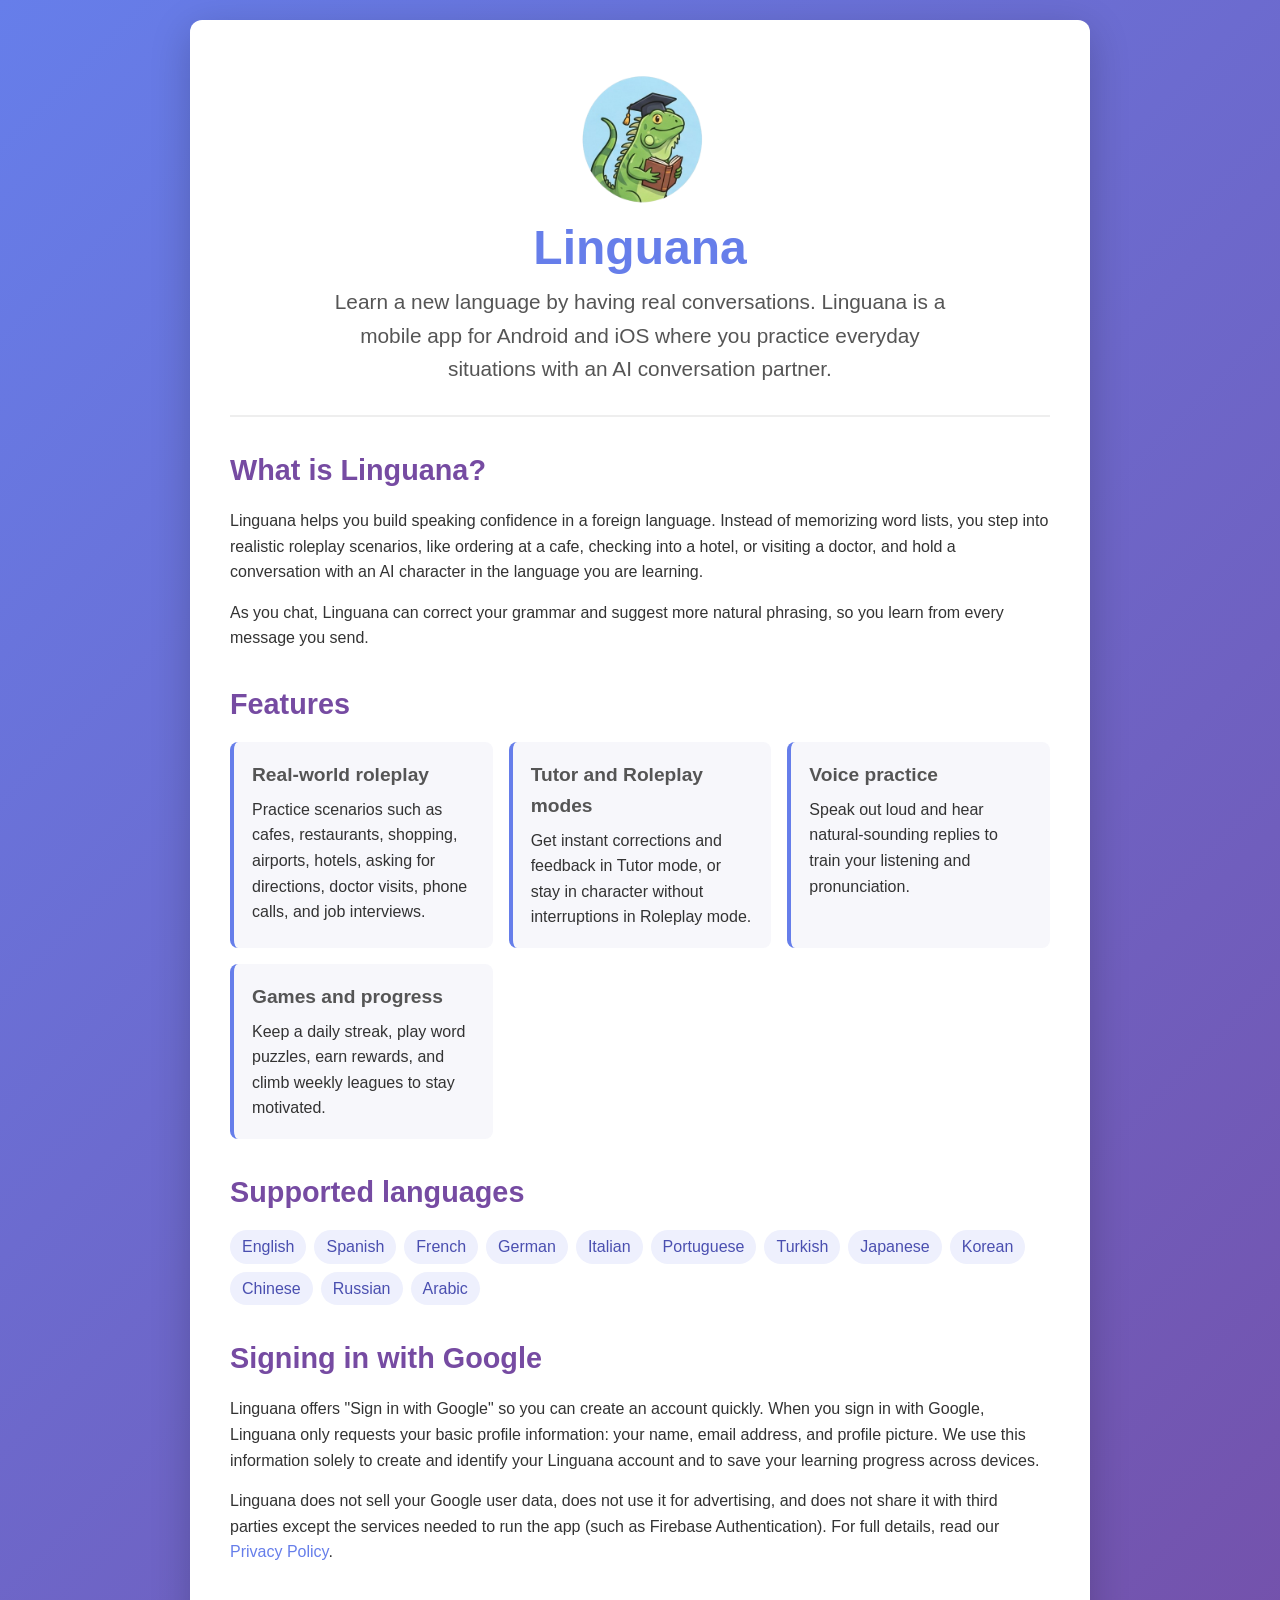
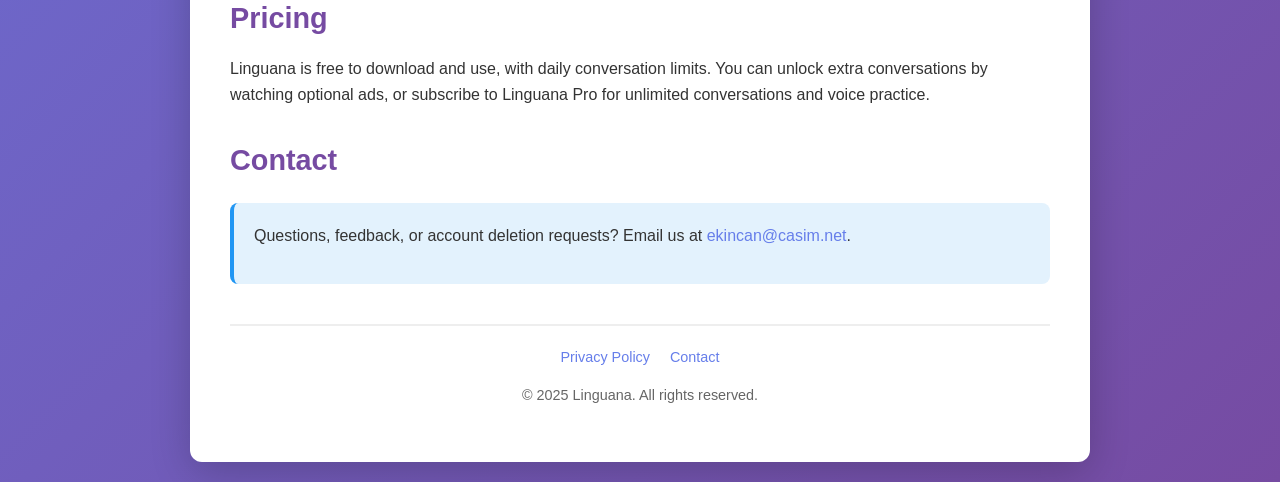
==== index.html @ d0c9fd07 "Linguana website and privacy policy Moved out of the app repository so the app source can be private" ====
<!DOCTYPE html>
<html lang="en">
<head>
    <meta charset="UTF-8">
    <meta name="viewport" content="width=device-width, initial-scale=1.0">
    <!-- Google Search Console ownership verification -->
    <meta name="google-site-verification" content="d732zHVNfu4AZ8HurMiBg9tgLbTy5OfFAdojAF-hTPY" />
    <title>Linguana - Learn Languages Through AI Roleplay Conversations</title>
    <meta name="description" content="Linguana is a language learning app that lets you practice real-world conversations with an AI partner in 12 languages, with voice practice and instant grammar feedback.">
    <link rel="icon" type="image/png" href="logo.png">
    <style>
        * {
            margin: 0;
            padding: 0;
            box-sizing: border-box;
        }

        body {
            font-family: -apple-system, BlinkMacSystemFont, 'Segoe UI', Roboto, Oxygen, Ubuntu, Cantarell, sans-serif;
            line-height: 1.6;
            color: #333;
            background: linear-gradient(135deg, #667eea 0%, #764ba2 100%);
            padding: 20px;
            min-height: 100vh;
        }

        .container {
            max-width: 900px;
            margin: 0 auto;
            background: white;
            padding: 40px;
            border-radius: 12px;
            box-shadow: 0 10px 40px rgba(0,0,0,0.2);
        }

        .hero {
            text-align: center;
            padding-bottom: 30px;
            border-bottom: 2px solid #eee;
        }

        .hero img {
            width: 140px;
            height: auto;
            margin-bottom: 10px;
        }

        h1 {
            color: #667eea;
            font-size: 3em;
            line-height: 1.1;
            margin-bottom: 10px;
        }

        .tagline {
            font-size: 1.3em;
            color: #555;
            max-width: 620px;
            margin: 0 auto;
        }

        h2 {
            color: #764ba2;
            font-size: 1.8em;
            margin-top: 30px;
            margin-bottom: 15px;
        }

        h3 {
            color: #555;
            font-size: 1.2em;
            margin-bottom: 6px;
        }

        p {
            margin-bottom: 15px;
        }

        ul {
            margin-left: 30px;
            margin-bottom: 15px;
        }

        li {
            margin-bottom: 8px;
        }

        .features {
            display: grid;
            grid-template-columns: repeat(auto-fit, minmax(240px, 1fr));
            gap: 16px;
        }

        .feature {
            background: #f7f7fb;
            border-radius: 8px;
            padding: 18px;
            border-left: 4px solid #667eea;
        }

        .feature p {
            margin-bottom: 0;
        }

        .languages {
            display: flex;
            flex-wrap: wrap;
            gap: 8px;
            list-style: none;
            margin-left: 0;
        }

        .languages li {
            background: #eef0fd;
            color: #4a4fb0;
            padding: 4px 12px;
            border-radius: 999px;
            margin-bottom: 0;
        }

        .contact-box {
            background: #e3f2fd;
            padding: 20px;
            border-radius: 8px;
            margin: 20px 0;
            border-left: 4px solid #2196f3;
        }

        a {
            color: #667eea;
            text-decoration: none;
        }

        a:hover {
            text-decoration: underline;
        }

        .footer {
            margin-top: 40px;
            padding-top: 20px;
            border-top: 2px solid #eee;
            text-align: center;
            color: #666;
            font-size: 0.9em;
        }

        .footer a {
            margin: 0 8px;
        }

        @media (max-width: 768px) {
            .container {
                padding: 20px;
            }
            h1 {
                font-size: 2.3em;
            }
            h2 {
                font-size: 1.5em;
            }
        }
    </style>
</head>
<body>
    <div class="container">
        <header class="hero">
            <img src="logo.png" alt="Linguana mascot, a green lizard">
            <h1>Linguana</h1>
            <p class="tagline">Learn a new language by having real conversations. Linguana is a mobile app for Android and iOS where you practice everyday situations with an AI conversation partner.</p>
        </header>

        <section>
            <h2>What is Linguana?</h2>
            <p>Linguana helps you build speaking confidence in a foreign language. Instead of memorizing word lists, you step into realistic roleplay scenarios, like ordering at a cafe, checking into a hotel, or visiting a doctor, and hold a conversation with an AI character in the language you are learning.</p>
            <p>As you chat, Linguana can correct your grammar and suggest more natural phrasing, so you learn from every message you send.</p>
        </section>

        <section>
            <h2>Features</h2>
            <div class="features">
                <div class="feature">
                    <h3>Real-world roleplay</h3>
                    <p>Practice scenarios such as cafes, restaurants, shopping, airports, hotels, asking for directions, doctor visits, phone calls, and job interviews.</p>
                </div>
                <div class="feature">
                    <h3>Tutor and Roleplay modes</h3>
                    <p>Get instant corrections and feedback in Tutor mode, or stay in character without interruptions in Roleplay mode.</p>
                </div>
                <div class="feature">
                    <h3>Voice practice</h3>
                    <p>Speak out loud and hear natural-sounding replies to train your listening and pronunciation.</p>
                </div>
                <div class="feature">
                    <h3>Games and progress</h3>
                    <p>Keep a daily streak, play word puzzles, earn rewards, and climb weekly leagues to stay motivated.</p>
                </div>
            </div>
        </section>

        <section>
            <h2>Supported languages</h2>
            <ul class="languages">
                <li>English</li>
                <li>Spanish</li>
                <li>French</li>
                <li>German</li>
                <li>Italian</li>
                <li>Portuguese</li>
                <li>Turkish</li>
                <li>Japanese</li>
                <li>Korean</li>
                <li>Chinese</li>
                <li>Russian</li>
                <li>Arabic</li>
            </ul>
        </section>

        <section>
            <h2>Signing in with Google</h2>
            <p>Linguana offers "Sign in with Google" so you can create an account quickly. When you sign in with Google, Linguana only requests your basic profile information: your name, email address, and profile picture. We use this information solely to create and identify your Linguana account and to save your learning progress across devices.</p>
            <p>Linguana does not sell your Google user data, does not use it for advertising, and does not share it with third parties except the services needed to run the app (such as Firebase Authentication). For full details, read our <a href="privacy-policy.html">Privacy Policy</a>.</p>
        </section>

        <section>
            <h2>Pricing</h2>
            <p>Linguana is free to download and use, with daily conversation limits. You can unlock extra conversations by watching optional ads, or subscribe to Linguana Pro for unlimited conversations and voice practice.</p>
        </section>

        <section>
            <h2>Contact</h2>
            <div class="contact-box">
                <p>Questions, feedback, or account deletion requests? Email us at <a href="mailto:ekincan@casim.net">ekincan@casim.net</a>.</p>
            </div>
        </section>

        <footer class="footer">
            <p>
                <a href="privacy-policy.html">Privacy Policy</a>
                <a href="mailto:ekincan@casim.net">Contact</a>
            </p>
            <p>&copy; 2025 Linguana. All rights reserved.</p>
        </footer>
    </div>
</body>
</html>
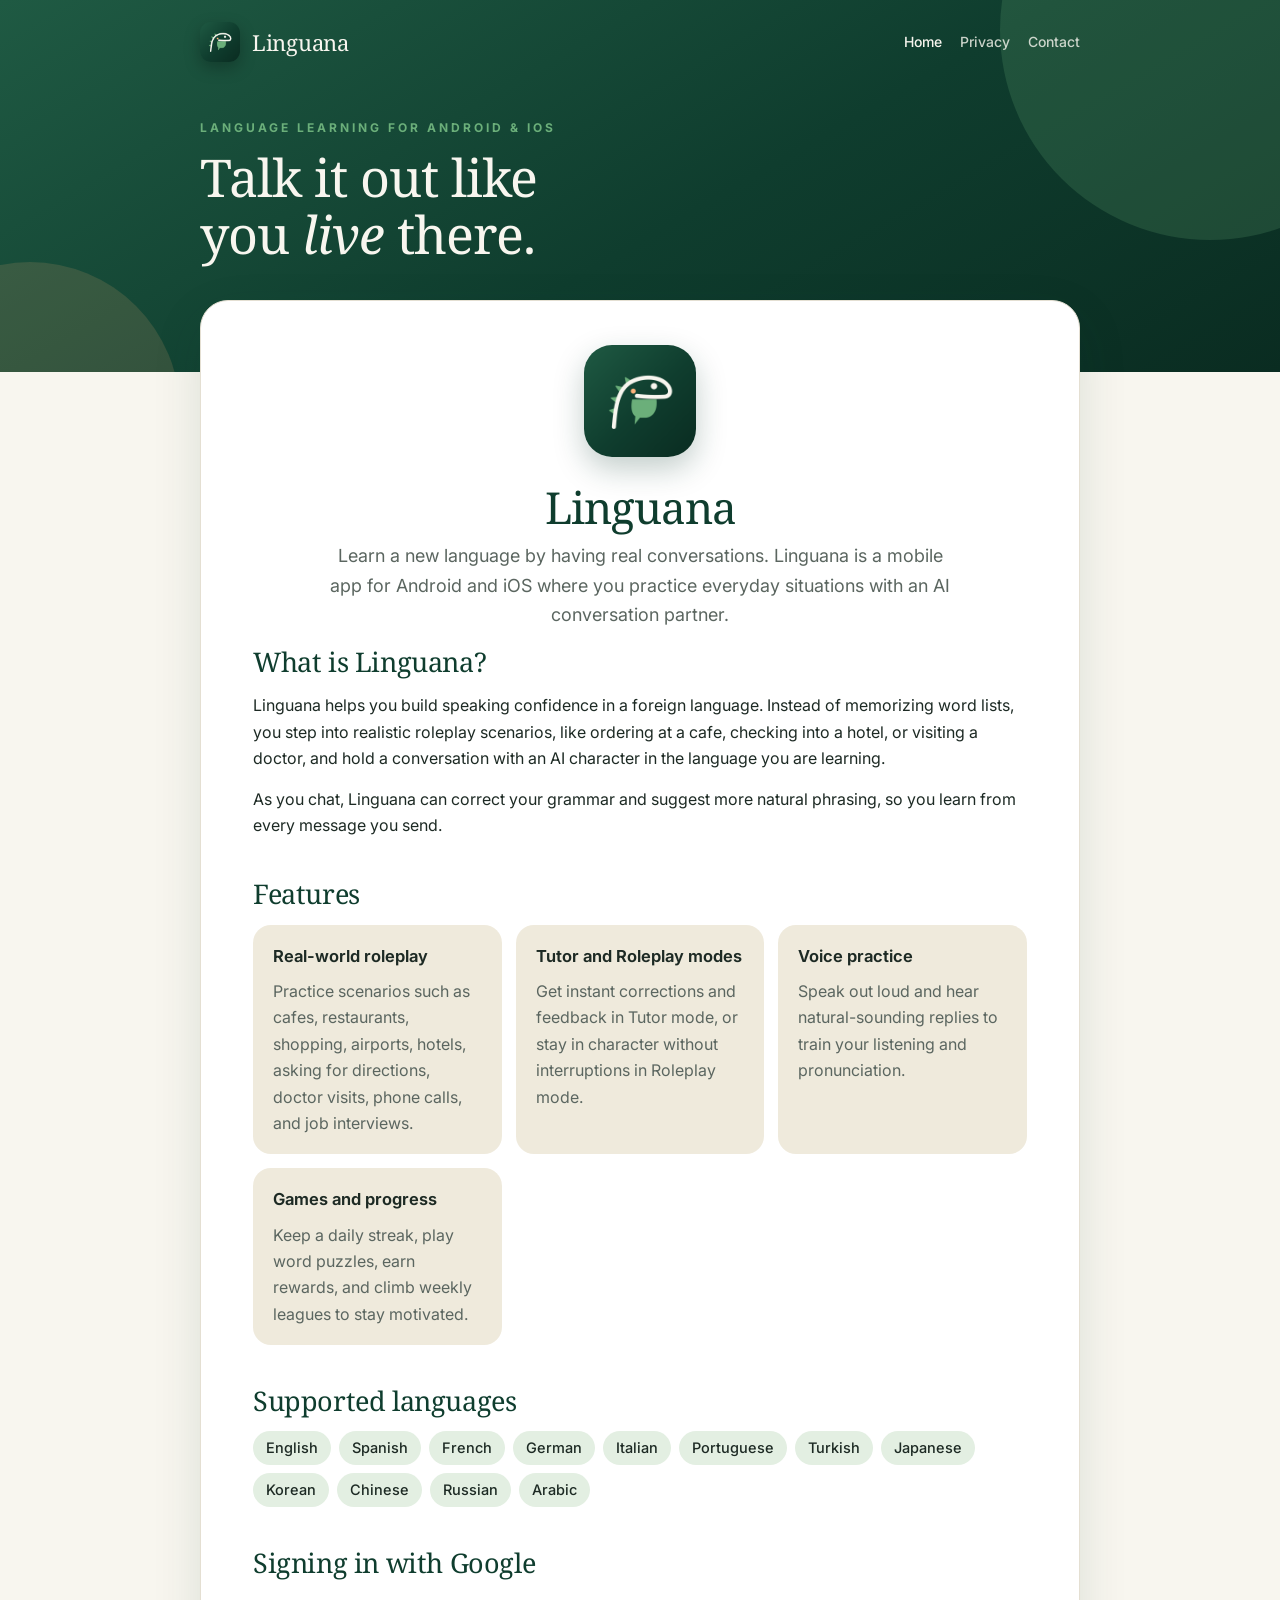
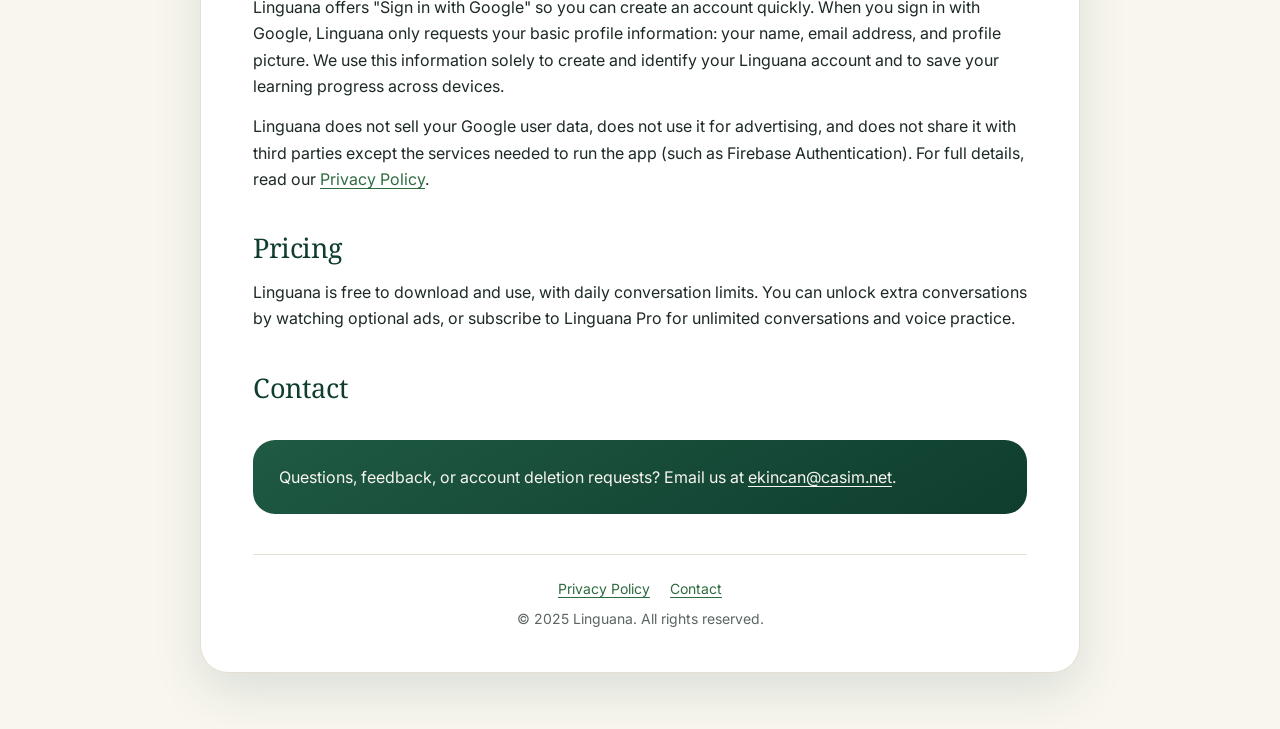
==== commit c0567274: "Restyle the site in the app's forest theme Shared site.css with the app's palette and type (Noto Ser" ====
--- a/index.html
+++ b/index.html
@@ -7,164 +7,32 @@
     <meta name="google-site-verification" content="d732zHVNfu4AZ8HurMiBg9tgLbTy5OfFAdojAF-hTPY" />
     <title>Linguana - Learn Languages Through AI Roleplay Conversations</title>
     <meta name="description" content="Linguana is a language learning app that lets you practice real-world conversations with an AI partner in 12 languages, with voice practice and instant grammar feedback.">
-    <link rel="icon" type="image/png" href="logo.png">
-    <style>
-        * {
-            margin: 0;
-            padding: 0;
-            box-sizing: border-box;
-        }
-
-        body {
-            font-family: -apple-system, BlinkMacSystemFont, 'Segoe UI', Roboto, Oxygen, Ubuntu, Cantarell, sans-serif;
-            line-height: 1.6;
-            color: #333;
-            background: linear-gradient(135deg, #667eea 0%, #764ba2 100%);
-            padding: 20px;
-            min-height: 100vh;
-        }
-
-        .container {
-            max-width: 900px;
-            margin: 0 auto;
-            background: white;
-            padding: 40px;
-            border-radius: 12px;
-            box-shadow: 0 10px 40px rgba(0,0,0,0.2);
-        }
-
-        .hero {
-            text-align: center;
-            padding-bottom: 30px;
-            border-bottom: 2px solid #eee;
-        }
-
-        .hero img {
-            width: 140px;
-            height: auto;
-            margin-bottom: 10px;
-        }
-
-        h1 {
-            color: #667eea;
-            font-size: 3em;
-            line-height: 1.1;
-            margin-bottom: 10px;
-        }
-
-        .tagline {
-            font-size: 1.3em;
-            color: #555;
-            max-width: 620px;
-            margin: 0 auto;
-        }
-
-        h2 {
-            color: #764ba2;
-            font-size: 1.8em;
-            margin-top: 30px;
-            margin-bottom: 15px;
-        }
-
-        h3 {
-            color: #555;
-            font-size: 1.2em;
-            margin-bottom: 6px;
-        }
-
-        p {
-            margin-bottom: 15px;
-        }
-
-        ul {
-            margin-left: 30px;
-            margin-bottom: 15px;
-        }
-
-        li {
-            margin-bottom: 8px;
-        }
-
-        .features {
-            display: grid;
-            grid-template-columns: repeat(auto-fit, minmax(240px, 1fr));
-            gap: 16px;
-        }
-
-        .feature {
-            background: #f7f7fb;
-            border-radius: 8px;
-            padding: 18px;
-            border-left: 4px solid #667eea;
-        }
-
-        .feature p {
-            margin-bottom: 0;
-        }
-
-        .languages {
-            display: flex;
-            flex-wrap: wrap;
-            gap: 8px;
-            list-style: none;
-            margin-left: 0;
-        }
-
-        .languages li {
-            background: #eef0fd;
-            color: #4a4fb0;
-            padding: 4px 12px;
-            border-radius: 999px;
-            margin-bottom: 0;
-        }
-
-        .contact-box {
-            background: #e3f2fd;
-            padding: 20px;
-            border-radius: 8px;
-            margin: 20px 0;
-            border-left: 4px solid #2196f3;
-        }
-
-        a {
-            color: #667eea;
-            text-decoration: none;
-        }
-
-        a:hover {
-            text-decoration: underline;
-        }
-
-        .footer {
-            margin-top: 40px;
-            padding-top: 20px;
-            border-top: 2px solid #eee;
-            text-align: center;
-            color: #666;
-            font-size: 0.9em;
-        }
-
-        .footer a {
-            margin: 0 8px;
-        }
-
-        @media (max-width: 768px) {
-            .container {
-                padding: 20px;
-            }
-            h1 {
-                font-size: 2.3em;
-            }
-            h2 {
-                font-size: 1.5em;
-            }
-        }
-    </style>
+    <link rel="preconnect" href="https://fonts.googleapis.com">
+    <link rel="preconnect" href="https://fonts.gstatic.com" crossorigin>
+    <link href="https://fonts.googleapis.com/css2?family=Inter:wght@400;500;600;700&family=Noto+Serif:ital@0;1&display=swap" rel="stylesheet">
+    <link rel="stylesheet" href="site.css">
+    <link rel="icon" type="image/png" href="icon.png">
+    <meta name="theme-color" content="#0F3D2E">
 </head>
 <body>
-    <div class="container">
+    <header class="band">
+        <div class="band-inner">
+            <div class="brand-row">
+                <a class="brand" href="index.html"><img src="icon.png" alt=""><span>Linguana</span></a>
+                <nav class="top-links">
+                    <a href="index.html" aria-current="page">Home</a>
+                    <a href="privacy-policy.html">Privacy</a>
+                    <a href="mailto:ekincan@casim.net">Contact</a>
+                </nav>
+            </div>
+            <div class="eyebrow">Language learning for Android &amp; iOS</div>
+            <h1>Talk it out like<br>you <em>live</em> there.</h1>
+        </div>
+    </header>
+
+    <main class="container">
         <header class="hero">
-            <img src="logo.png" alt="Linguana mascot, a green lizard">
+            <img src="icon.png" alt="Linguana app icon">
             <h1>Linguana</h1>
             <p class="tagline">Learn a new language by having real conversations. Linguana is a mobile app for Android and iOS where you practice everyday situations with an AI conversation partner.</p>
         </header>
@@ -240,6 +108,6 @@
             </p>
             <p>&copy; 2025 Linguana. All rights reserved.</p>
         </footer>
-    </div>
+    </main>
 </body>
 </html>
--- a/site.css
+++ b/site.css
@@ -0,0 +1,248 @@
+/* Linguana site: same forest palette and type as the app */
+:root {
+  --bg: #F8F6EF;
+  --surface: #FFFFFF;
+  --sunken: #EFEADC;
+  --text: #1D2A24;
+  --text-2: #5B6660;
+  --border: #E4DFD2;
+  --heading: #0F3D2E;
+  --link: #2F6B40;
+  --leaf: #6BAF7A;
+  --leaf-tint: #E3EFE2;
+  --sun: #FFB27A;
+  --sun-tint: #FFF0E3;
+  --band-1: #1F5A43;
+  --band-2: #0F3D2E;
+  --band-3: #0A2C21;
+  --paper: #F8F6EF;
+  --shadow: 0 18px 50px rgba(15, 61, 46, 0.12);
+}
+
+@media (prefers-color-scheme: dark) {
+  :root {
+    --bg: #0E1A15;
+    --surface: #15241D;
+    --sunken: #1C2E25;
+    --text: #F3EFE4;
+    --text-2: #B4BDB5;
+    --border: #26392F;
+    --heading: #F3EFE4;
+    --link: #93C79E;
+    --leaf-tint: rgba(107, 175, 122, 0.14);
+    --sun-tint: rgba(255, 178, 122, 0.12);
+    --shadow: 0 18px 50px rgba(0, 0, 0, 0.35);
+  }
+}
+
+* { margin: 0; padding: 0; box-sizing: border-box; }
+
+html { scroll-behavior: smooth; }
+
+body {
+  font-family: 'Inter', -apple-system, BlinkMacSystemFont, 'Segoe UI', Roboto, sans-serif;
+  font-size: 16px;
+  line-height: 1.65;
+  color: var(--text);
+  background: var(--bg);
+  -webkit-font-smoothing: antialiased;
+}
+
+/* ---------- Forest band ---------- */
+.band {
+  position: relative;
+  overflow: hidden;
+  background: linear-gradient(150deg, var(--band-1) 0%, var(--band-2) 55%, var(--band-3) 100%);
+  color: var(--paper);
+  padding: 22px 20px 110px;
+}
+.band::before, .band::after {
+  content: '';
+  position: absolute;
+  border-radius: 50%;
+  pointer-events: none;
+}
+.band::before { width: 420px; height: 420px; right: -140px; top: -180px; background: rgba(107, 175, 122, 0.20); }
+.band::after { width: 300px; height: 300px; left: -120px; bottom: -190px; background: rgba(255, 178, 122, 0.14); }
+
+.band-inner { position: relative; z-index: 1; max-width: 880px; margin: 0 auto; }
+
+.brand-row { display: flex; align-items: center; justify-content: space-between; gap: 16px; }
+.brand { display: inline-flex; align-items: center; gap: 12px; color: var(--paper); text-decoration: none; }
+.brand img { width: 40px; height: 40px; border-radius: 11px; box-shadow: 0 6px 16px rgba(0, 0, 0, 0.25); }
+.brand span { font-family: 'Noto Serif', Georgia, serif; font-size: 22px; letter-spacing: -0.3px; }
+.top-links { display: flex; gap: 18px; font-size: 14px; font-weight: 500; }
+.top-links a { color: rgba(248, 246, 239, 0.8); text-decoration: none; }
+.top-links a:hover, .top-links a[aria-current] { color: var(--paper); }
+
+.eyebrow {
+  margin-top: 56px;
+  font-size: 12px;
+  font-weight: 700;
+  letter-spacing: 3px;
+  text-transform: uppercase;
+  color: var(--leaf);
+}
+.band h1 {
+  margin-top: 10px;
+  font-family: 'Noto Serif', Georgia, serif;
+  font-weight: 400;
+  font-size: clamp(34px, 6vw, 52px);
+  line-height: 1.1;
+  letter-spacing: -1px;
+  color: var(--paper);
+}
+.band h1 em { font-style: italic; }
+.band .lede { margin-top: 14px; max-width: 620px; font-size: 17px; color: rgba(248, 246, 239, 0.76); }
+
+/* ---------- Content card ---------- */
+main.container {
+  position: relative;
+  z-index: 2;
+  max-width: 880px;
+  margin: -72px auto 56px;
+  background: var(--surface);
+  border: 1px solid var(--border);
+  border-radius: 28px;
+  box-shadow: var(--shadow);
+  padding: 44px 52px 36px;
+}
+
+h2 {
+  font-family: 'Noto Serif', Georgia, serif;
+  font-weight: 400;
+  font-size: 27px;
+  line-height: 1.2;
+  letter-spacing: -0.4px;
+  color: var(--heading);
+  margin: 40px 0 14px;
+  scroll-margin-top: 20px;
+}
+.section:first-of-type h2, section:first-of-type h2 { margin-top: 8px; }
+
+h3 {
+  font-size: 16.5px;
+  font-weight: 650;
+  color: var(--text);
+  margin: 26px 0 8px;
+  scroll-margin-top: 20px;
+}
+
+p { margin-bottom: 14px; }
+
+ul, ol { margin: 0 0 16px; padding-left: 0; list-style: none; }
+li { position: relative; padding-left: 22px; margin-bottom: 8px; }
+li::before {
+  content: '';
+  position: absolute;
+  left: 2px;
+  top: 0.62em;
+  width: 9px;
+  height: 9px;
+  background: var(--leaf);
+  border-radius: 9px 1px 9px 1px; /* the app's leaf shape */
+}
+
+strong { font-weight: 650; color: var(--text); }
+
+a { color: var(--link); text-decoration: underline; text-decoration-thickness: 1px; text-underline-offset: 3px; }
+a:hover { text-decoration-thickness: 2px; }
+
+hr { border: none; border-top: 1px solid var(--border); margin: 36px 0; }
+
+/* ---------- Privacy policy pieces ---------- */
+.meta {
+  display: flex;
+  flex-wrap: wrap;
+  gap: 8px 22px;
+  font-size: 14px;
+  color: var(--text-2);
+  padding: 14px 18px;
+  background: var(--sunken);
+  border-radius: 16px;
+  margin-bottom: 22px;
+}
+.meta br { display: none; }
+
+.toc {
+  border: 1px solid var(--border);
+  border-radius: 18px;
+  padding: 16px 18px 12px;
+  margin-bottom: 8px;
+}
+.toc-title { font-size: 12px; font-weight: 700; letter-spacing: 2.5px; text-transform: uppercase; color: var(--text-2); margin-bottom: 10px; }
+.toc ol { display: flex; flex-wrap: wrap; gap: 8px; margin: 0; }
+.toc li { padding: 0; margin: 0; }
+.toc li::before { display: none; }
+.toc a {
+  display: inline-block;
+  font-size: 13.5px;
+  font-weight: 500;
+  text-decoration: none;
+  color: var(--text);
+  background: var(--leaf-tint);
+  padding: 5px 12px;
+  border-radius: 999px;
+}
+.toc a:hover { background: var(--leaf); color: #fff; }
+
+.highlight {
+  background: var(--sun-tint);
+  border-left: 4px solid var(--sun);
+  border-radius: 4px 16px 16px 4px;
+  padding: 14px 18px;
+  margin: 14px 0 18px;
+}
+.highlight p { margin: 0; }
+
+.contact-box {
+  background: linear-gradient(150deg, var(--band-1), var(--band-2));
+  color: var(--paper);
+  border-radius: 22px;
+  padding: 24px 26px 10px;
+  margin: 36px 0 8px;
+}
+.contact-box h2 { color: var(--paper); margin-top: 0; }
+.contact-box strong { color: var(--paper); }
+.contact-box a { color: var(--paper); }
+
+.footer {
+  margin-top: 40px;
+  padding-top: 22px;
+  border-top: 1px solid var(--border);
+  text-align: center;
+  font-size: 14px;
+  color: var(--text-2);
+}
+.footer p { margin-bottom: 6px; }
+.footer a { margin: 0 8px; }
+
+/* ---------- Home page pieces ---------- */
+.hero { text-align: center; padding-bottom: 8px; }
+.hero img { width: 112px; height: 112px; border-radius: 28px; box-shadow: 0 12px 30px rgba(15, 61, 46, 0.25); margin-bottom: 18px; }
+.hero h1 { font-family: 'Noto Serif', Georgia, serif; font-weight: 400; font-size: 44px; letter-spacing: -1px; color: var(--heading); line-height: 1.1; margin-bottom: 10px; }
+.tagline { font-size: 18px; color: var(--text-2); max-width: 620px; margin: 0 auto; }
+
+.features { display: grid; grid-template-columns: repeat(auto-fit, minmax(240px, 1fr)); gap: 14px; }
+.feature { background: var(--sunken); border-radius: 18px; padding: 18px 20px; }
+.feature h3 { margin-top: 0; }
+.feature p { margin-bottom: 0; color: var(--text-2); }
+
+.languages { display: flex; flex-wrap: wrap; gap: 8px; }
+.languages li { padding: 5px 13px; margin: 0; background: var(--leaf-tint); border-radius: 999px; font-size: 14.5px; font-weight: 500; }
+.languages li::before { display: none; }
+
+.page-foot { max-width: 880px; margin: 0 auto; padding: 26px 20px 40px; text-align: center; font-size: 13px; color: var(--text-2); }
+
+@media (max-width: 720px) {
+  .band { padding-bottom: 96px; }
+  .top-links { gap: 14px; }
+  main.container { margin: -64px 12px 40px; padding: 28px 22px 26px; border-radius: 24px; }
+  h2 { font-size: 23px; }
+  .hero h1 { font-size: 36px; }
+}
+
+@media print {
+  .band, .toc, .top-links { display: none; }
+  main.container { margin: 0; box-shadow: none; border: none; }
+}
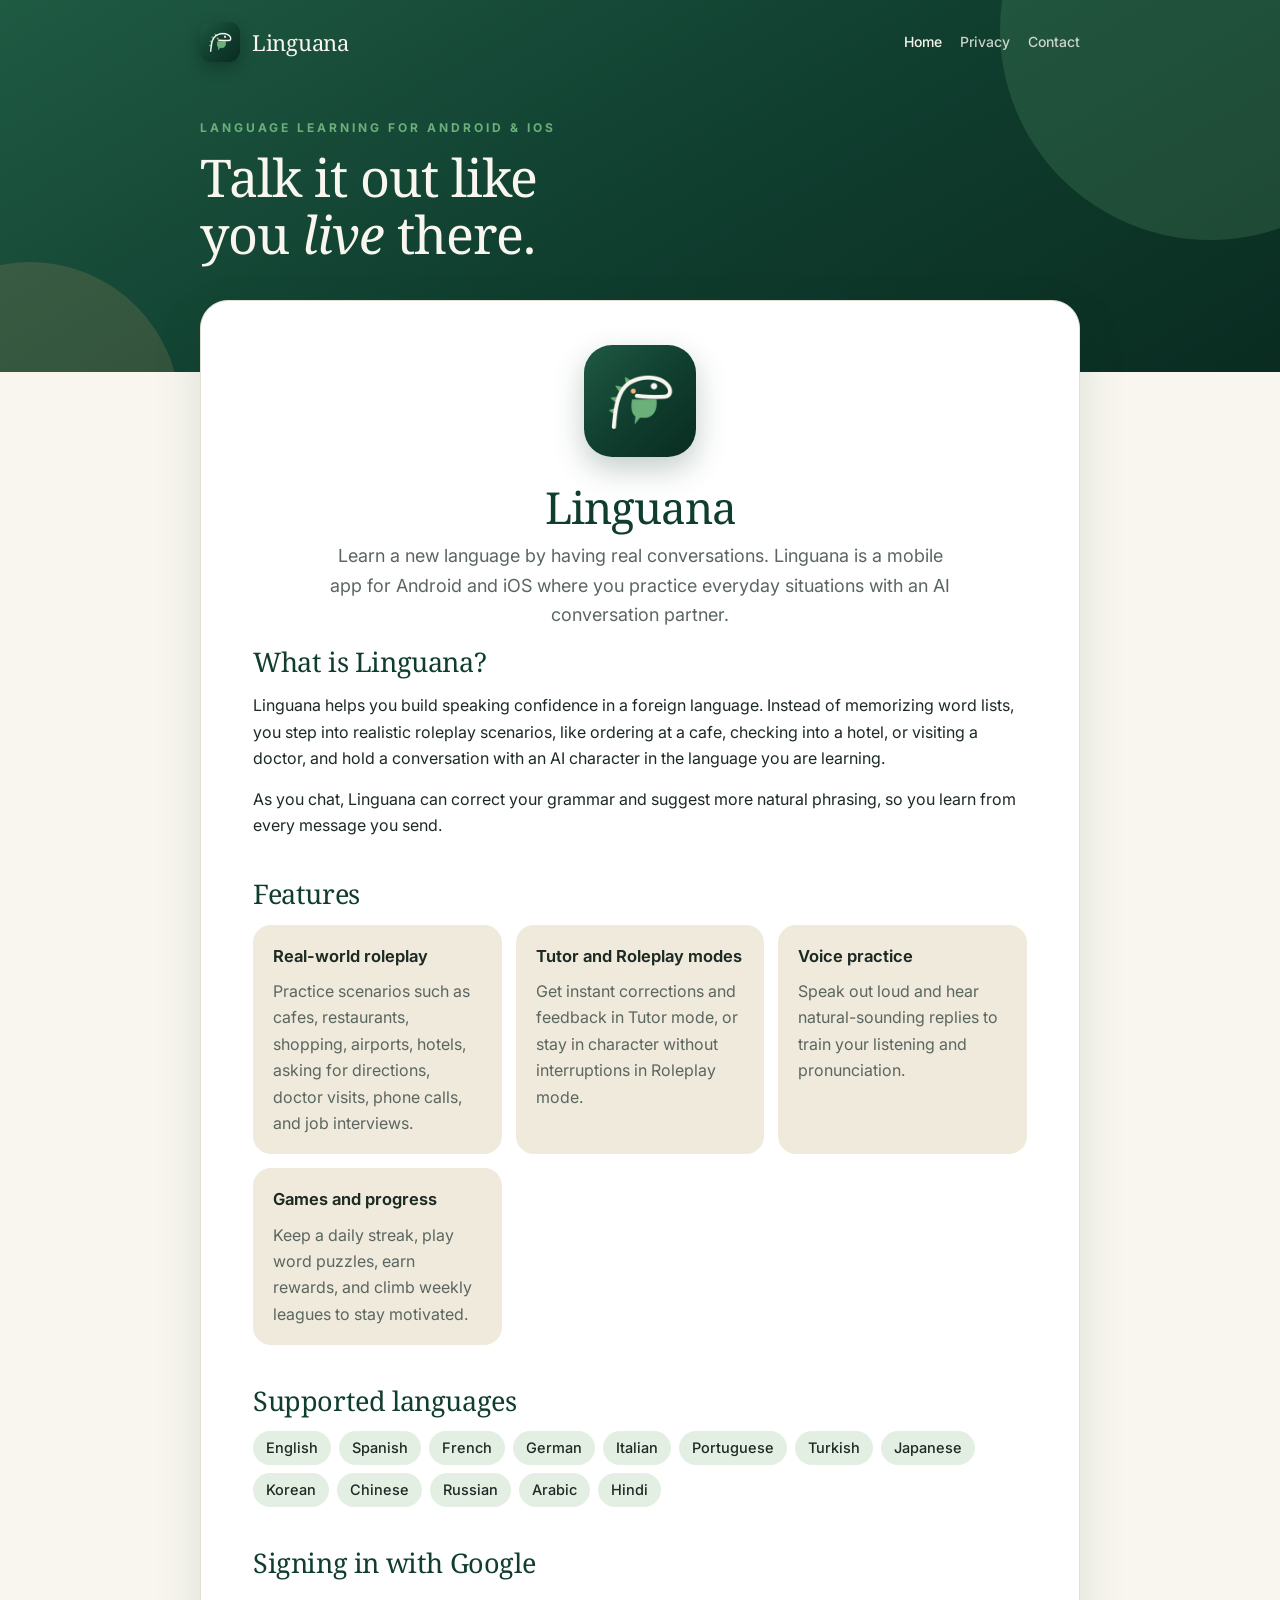
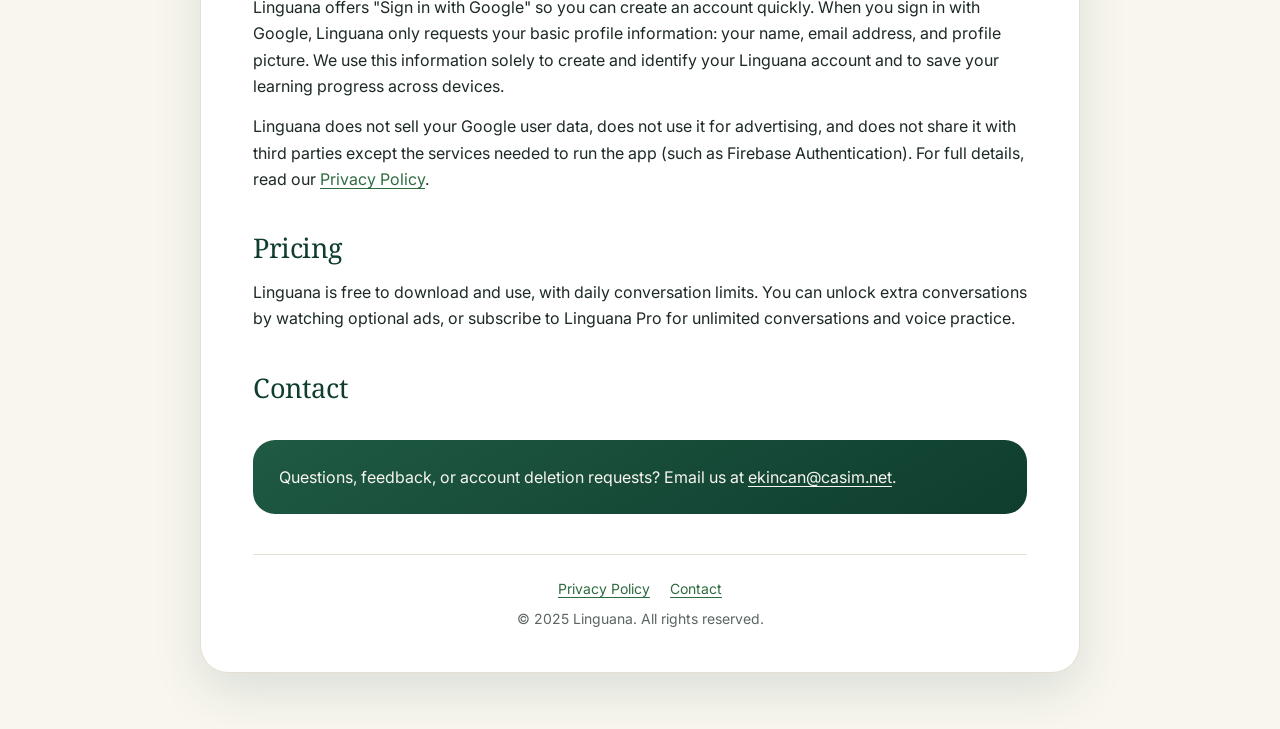
==== commit eae4ec66: "List all 13 supported languages, adding Hindi Co-Authored-By: Claude Opus 5.5 <noreply@anthropic.com" ====
--- a/index.html
+++ b/index.html
@@ -6,7 +6,7 @@
     <!-- Google Search Console ownership verification -->
     <meta name="google-site-verification" content="d732zHVNfu4AZ8HurMiBg9tgLbTy5OfFAdojAF-hTPY" />
     <title>Linguana - Learn Languages Through AI Roleplay Conversations</title>
-    <meta name="description" content="Linguana is a language learning app that lets you practice real-world conversations with an AI partner in 12 languages, with voice practice and instant grammar feedback.">
+    <meta name="description" content="Linguana is a language learning app that lets you practice real-world conversations with an AI partner in 13 languages, with voice practice and instant grammar feedback.">
     <link rel="preconnect" href="https://fonts.googleapis.com">
     <link rel="preconnect" href="https://fonts.gstatic.com" crossorigin>
     <link href="https://fonts.googleapis.com/css2?family=Inter:wght@400;500;600;700&family=Noto+Serif:ital@0;1&display=swap" rel="stylesheet">
@@ -80,6 +80,7 @@
                 <li>Chinese</li>
                 <li>Russian</li>
                 <li>Arabic</li>
+                <li>Hindi</li>
             </ul>
         </section>
 
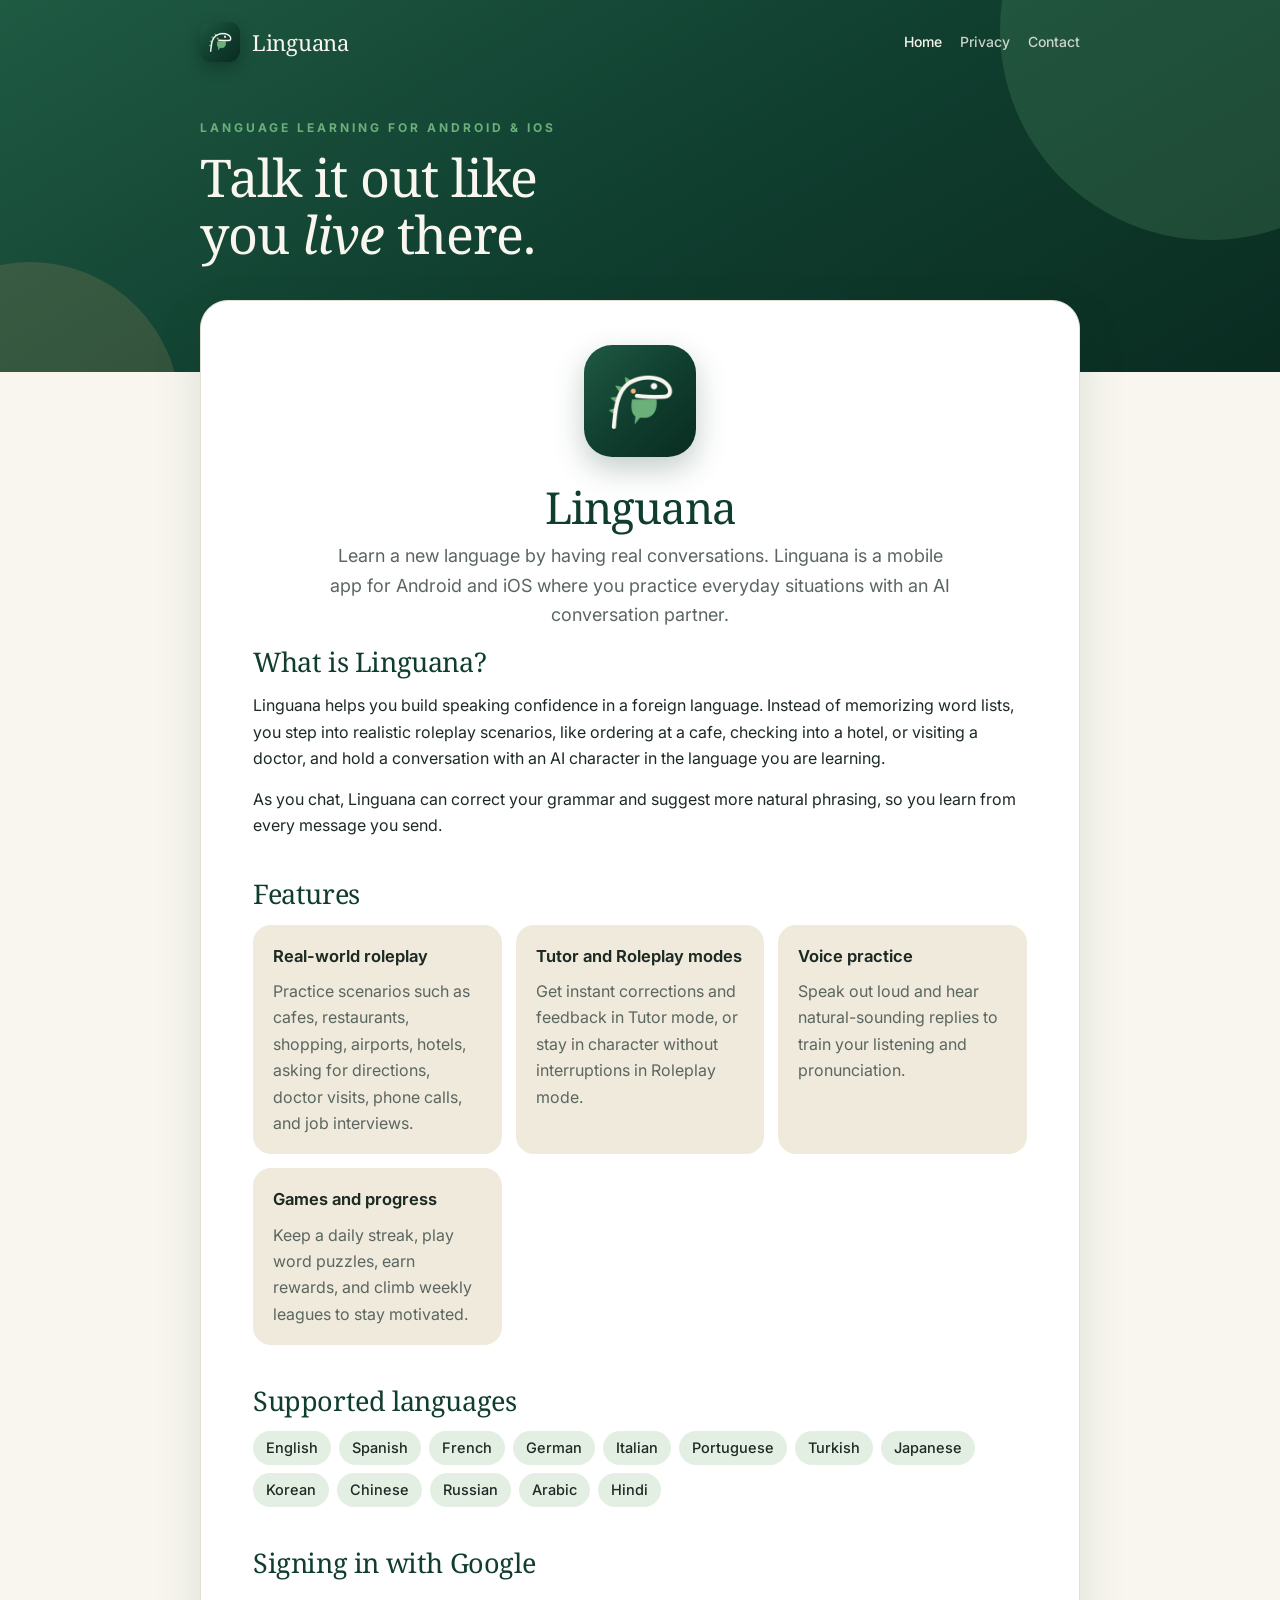
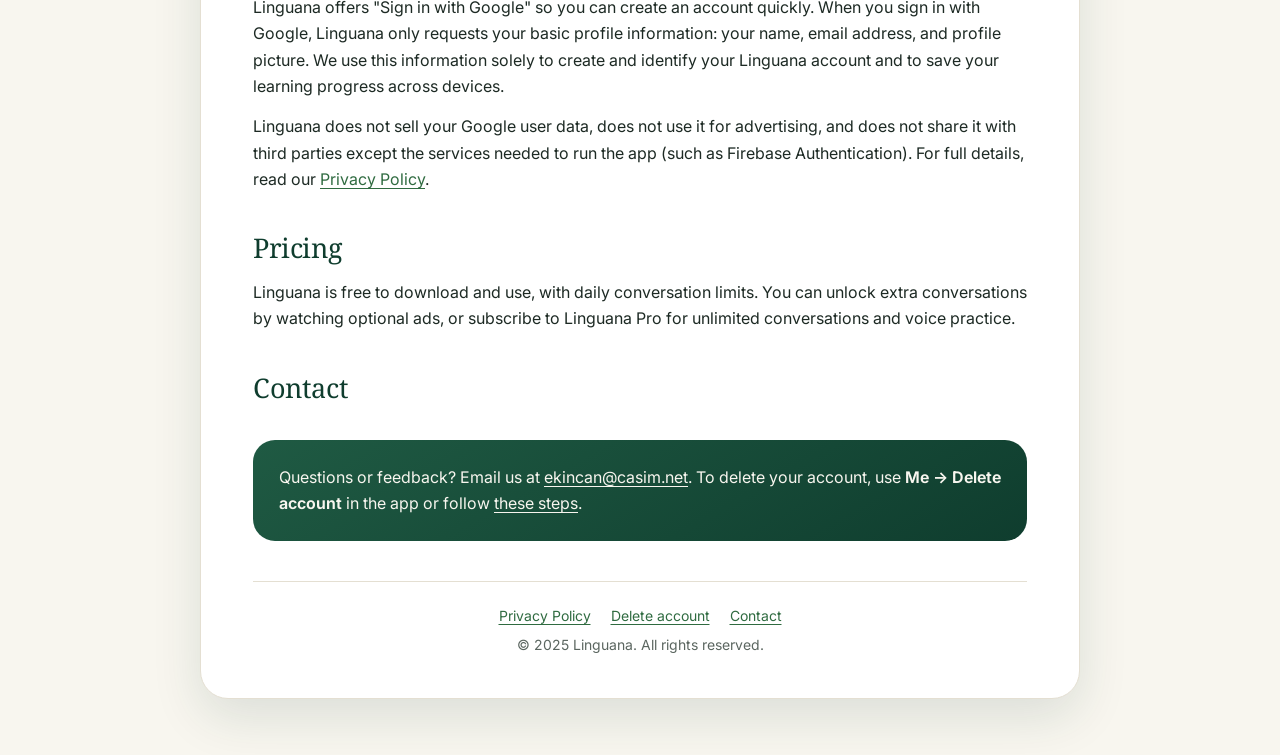
==== commit d5d3f4df: "Update the privacy policy and add an account deletion page The policy now matches the app: conversat" ====
--- a/index.html
+++ b/index.html
@@ -98,13 +98,14 @@
         <section>
             <h2>Contact</h2>
             <div class="contact-box">
-                <p>Questions, feedback, or account deletion requests? Email us at <a href="mailto:ekincan@casim.net">ekincan@casim.net</a>.</p>
+                <p>Questions or feedback? Email us at <a href="mailto:ekincan@casim.net">ekincan@casim.net</a>. To delete your account, use <strong>Me → Delete account</strong> in the app or follow <a href="delete-account.html">these steps</a>.</p>
             </div>
         </section>
 
         <footer class="footer">
             <p>
                 <a href="privacy-policy.html">Privacy Policy</a>
+                <a href="delete-account.html">Delete account</a>
                 <a href="mailto:ekincan@casim.net">Contact</a>
             </p>
             <p>&copy; 2025 Linguana. All rights reserved.</p>
--- a/site.css
+++ b/site.css
@@ -246,3 +246,23 @@
   .band, .toc, .top-links { display: none; }
   main.container { margin: 0; box-shadow: none; border: none; }
 }
+
+/* Numbered steps (account deletion) */
+ol.steps { counter-reset: step; }
+ol.steps li { padding-left: 36px; margin-bottom: 12px; }
+ol.steps li::before {
+  content: counter(step);
+  counter-increment: step;
+  top: 0.1em;
+  left: 0;
+  width: 24px;
+  height: 24px;
+  border-radius: 50%;
+  background: var(--leaf-tint);
+  color: var(--heading);
+  font-size: 12.5px;
+  font-weight: 700;
+  display: flex;
+  align-items: center;
+  justify-content: center;
+}
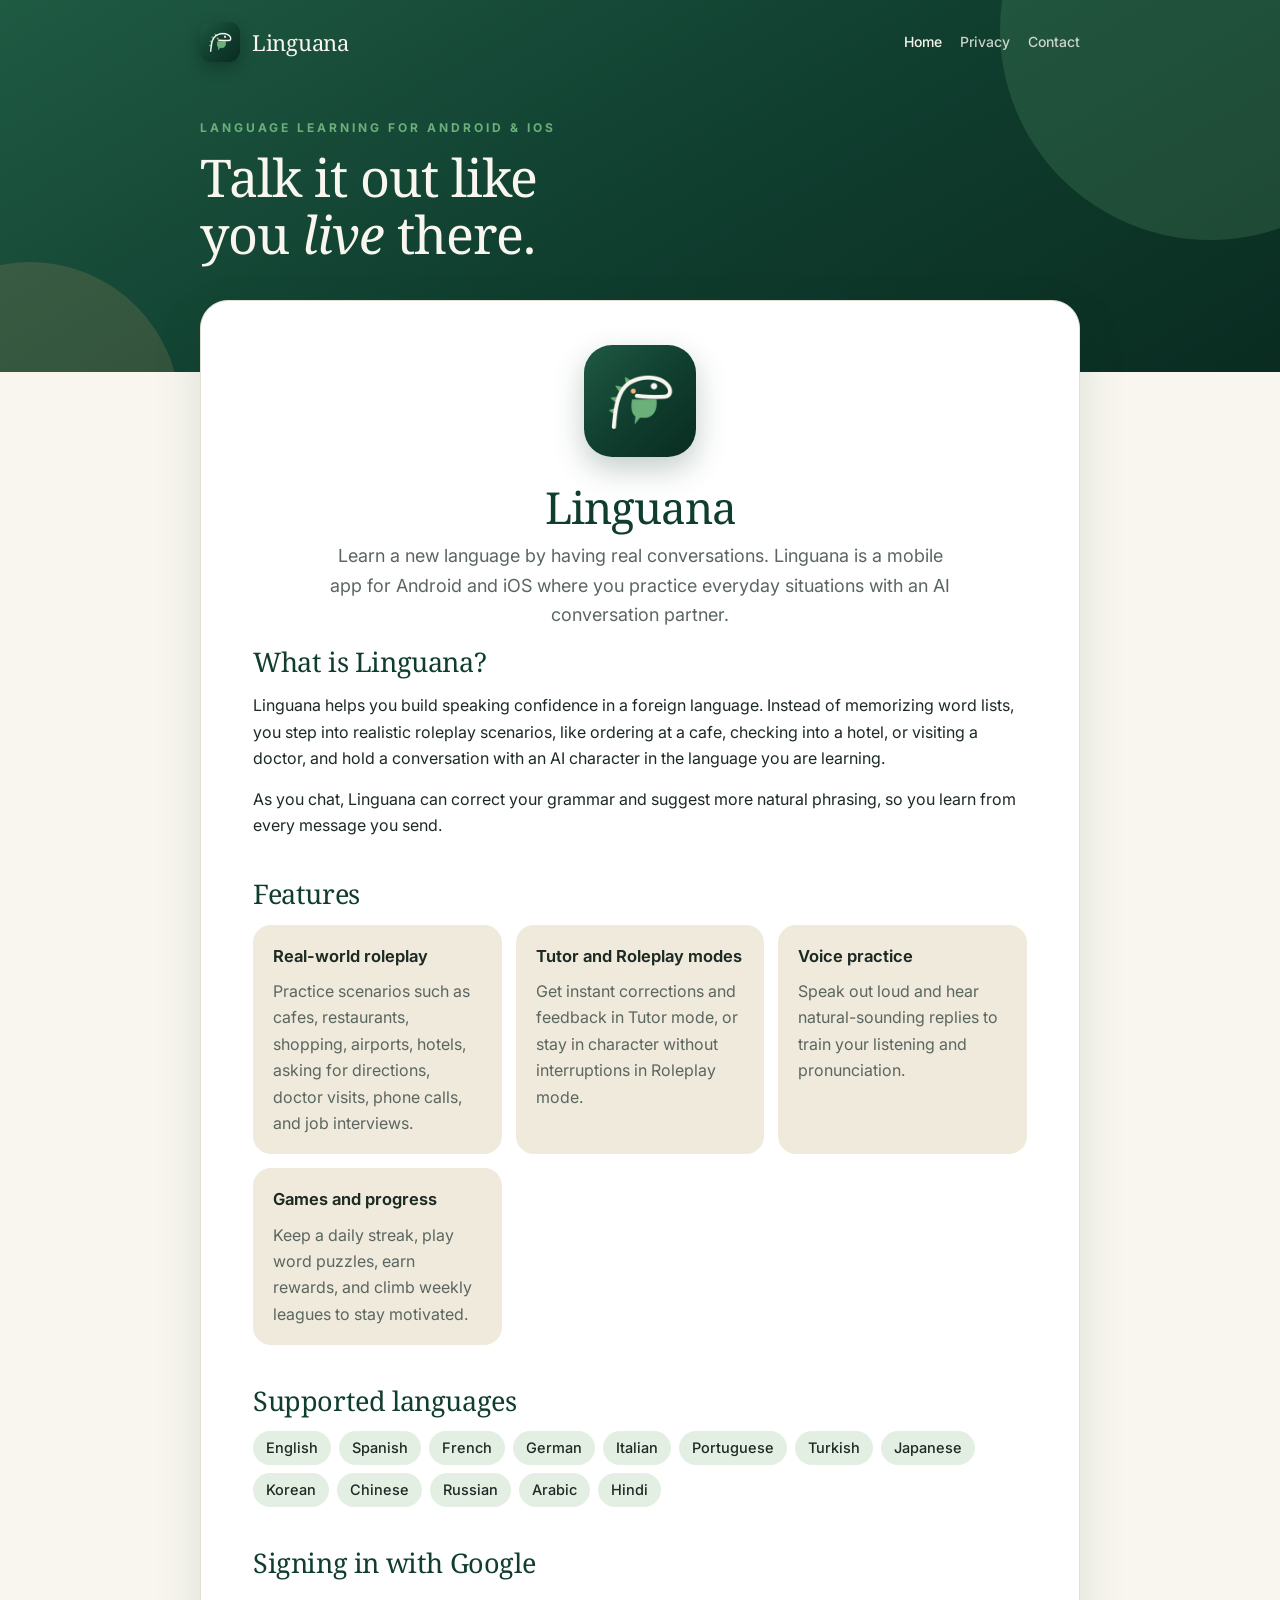
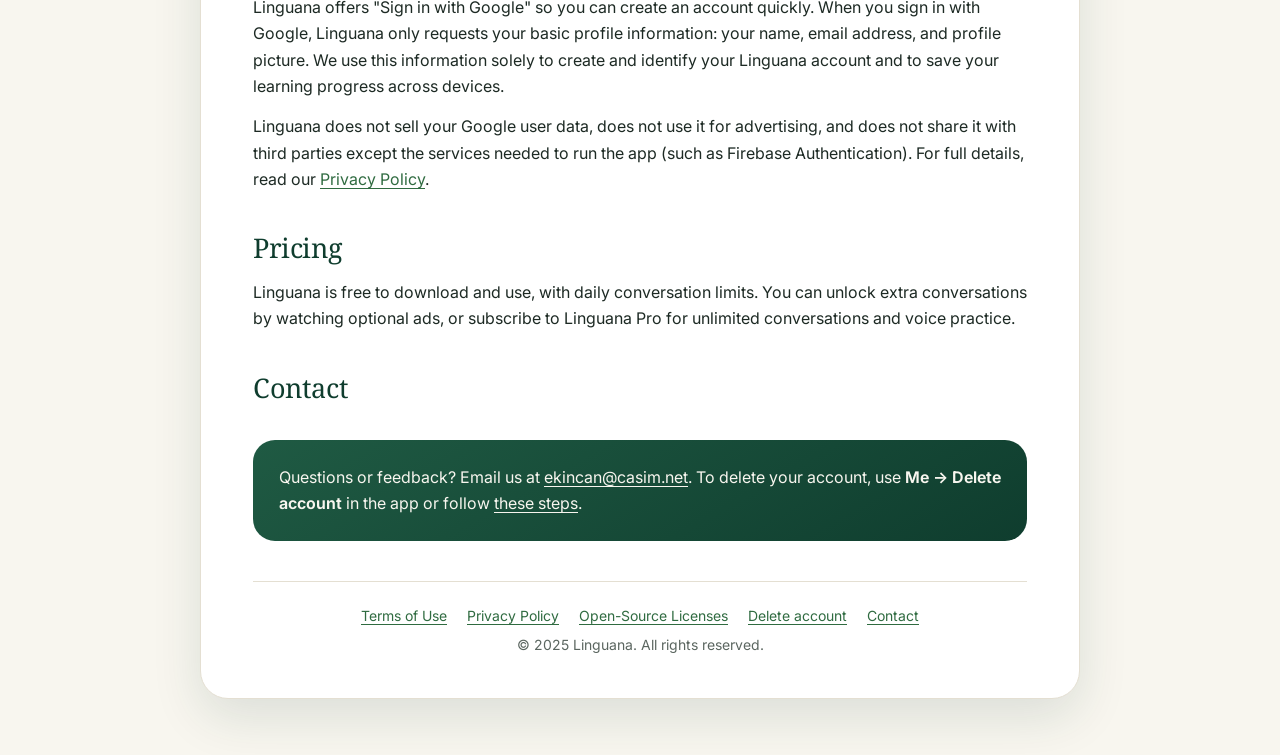
==== commit 06a51ec1: "Add Terms of Use and open-source licenses; list Google Text-to-Speech terms.html: the Terms of Use t" ====
--- a/index.html
+++ b/index.html
@@ -104,7 +104,9 @@
 
         <footer class="footer">
             <p>
+                <a href="terms.html">Terms of Use</a>
                 <a href="privacy-policy.html">Privacy Policy</a>
+                <a href="licenses.html">Open-Source Licenses</a>
                 <a href="delete-account.html">Delete account</a>
                 <a href="mailto:ekincan@casim.net">Contact</a>
             </p>
